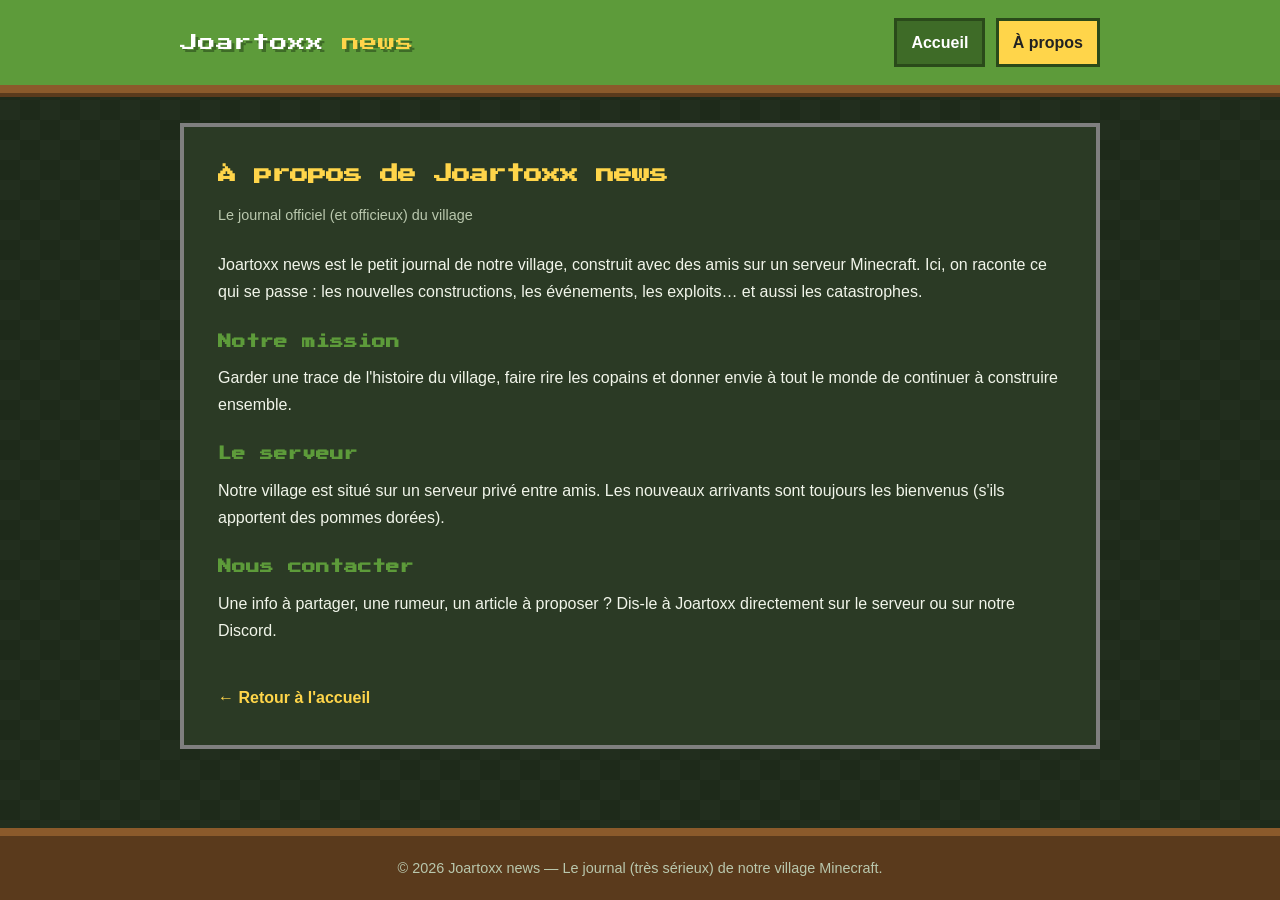
==== about.html @ 34a83756 "Add files via upload" ====
<!DOCTYPE html>
<html lang="fr">
<head>
  <meta charset="UTF-8">
  <meta name="viewport" content="width=device-width, initial-scale=1.0">
  <title>À propos — Joartoxx news</title>
  <link href="https://fonts.googleapis.com/css2?family=Press+Start+2P&display=swap" rel="stylesheet">
  <link rel="stylesheet" href="style.css">
</head>
<body>

<header>
  <div class="entete">
    <a href="index.html" class="logo">Joartoxx <span>news</span></a>
    <nav>
      <a href="index.html">Accueil</a>
      <a href="about.html" class="actif">À propos</a>
    </nav>
  </div>
</header>

<main>
  <article class="page">
    <h1>À propos de Joartoxx news</h1>
    <p class="meta">Le journal officiel (et officieux) du village</p>

    <p>Joartoxx news est le petit journal de notre village, construit avec des amis sur un serveur Minecraft. Ici, on raconte ce qui se passe : les nouvelles constructions, les événements, les exploits… et aussi les catastrophes.</p>

    <h2>Notre mission</h2>
    <p>Garder une trace de l'histoire du village, faire rire les copains et donner envie à tout le monde de continuer à construire ensemble.</p>

    <h2>Le serveur</h2>
    <p>Notre village est situé sur un serveur privé entre amis. Les nouveaux arrivants sont toujours les bienvenus (s'ils apportent des pommes dorées).</p>

    <h2>Nous contacter</h2>
    <p>Une info à partager, une rumeur, un article à proposer ? Dis-le à Joartoxx directement sur le serveur ou sur notre Discord.</p>

    <a class="retour" href="index.html">← Retour à l'accueil</a>
  </article>
</main>

<footer>
  <p>© 2026 Joartoxx news — Le journal (très sérieux) de notre village Minecraft.</p>
</footer>

</body>
</html>
---- style.css ----
/* ===== Joartoxx news — feuille de style ===== */
:root {
  --herbe: #5d9b3a;
  --herbe-fonce: #3e6b27;
  --terre: #8b5a2b;
  --terre-fonce: #5a3a1c;
  --pierre: #7f7f7f;
  --fond: #1e2a1a;
  --carte: #2b3a25;
  --texte: #f1f5ea;
  --texte-doux: #b9c7ad;
  --accent: #ffd54a;
}

* { box-sizing: border-box; margin: 0; padding: 0; }

body {
  font-family: "Segoe UI", Roboto, Arial, sans-serif;
  background: var(--fond);
  background-image:
    linear-gradient(45deg, rgba(255,255,255,.02) 25%, transparent 25%, transparent 75%, rgba(255,255,255,.02) 75%),
    linear-gradient(45deg, rgba(255,255,255,.02) 25%, transparent 25%, transparent 75%, rgba(255,255,255,.02) 75%);
  background-size: 40px 40px;
  background-position: 0 0, 20px 20px;
  color: var(--texte);
  line-height: 1.7;
  min-height: 100vh;
  display: flex;
  flex-direction: column;
}

h1, h2, h3, .logo {
  font-family: "Press Start 2P", "Courier New", monospace;
  line-height: 1.5;
}

a { color: var(--accent); text-decoration: none; }
a:hover { text-decoration: underline; }

/* ----- En-tête ----- */
header {
  background: var(--herbe);
  border-bottom: 8px solid var(--terre);
  box-shadow: 0 4px 0 var(--terre-fonce);
}
.entete {
  max-width: 960px;
  margin: 0 auto;
  padding: 18px 20px;
  display: flex;
  flex-wrap: wrap;
  align-items: center;
  justify-content: space-between;
  gap: 12px;
}
.logo {
  font-size: 1.1rem;
  color: #fff;
  text-shadow: 3px 3px 0 var(--herbe-fonce);
}
.logo span { color: var(--accent); }
.logo:hover { text-decoration: none; }

nav a {
  display: inline-block;
  color: #fff;
  background: var(--herbe-fonce);
  padding: 8px 14px;
  margin-left: 6px;
  border: 3px solid #2a4a1a;
  font-weight: 600;
}
nav a:hover, nav a.actif {
  background: var(--accent);
  color: #222;
  text-decoration: none;
}

/* ----- Contenu ----- */
main {
  flex: 1;
  width: 100%;
  max-width: 960px;
  margin: 0 auto;
  padding: 30px 20px;
}

.banniere {
  background: var(--carte);
  border: 4px solid var(--pierre);
  padding: 30px;
  margin-bottom: 34px;
  text-align: center;
}
.banniere h1 { font-size: 1.3rem; margin-bottom: 14px; color: var(--accent); }
.banniere p { color: var(--texte-doux); }

h2.titre-section {
  font-size: .95rem;
  margin-bottom: 20px;
  padding-bottom: 10px;
  border-bottom: 4px solid var(--herbe);
}

/* ----- Cartes d'articles ----- */
.grille {
  display: grid;
  grid-template-columns: repeat(auto-fill, minmax(280px, 1fr));
  gap: 20px;
}
.carte {
  background: var(--carte);
  border: 4px solid var(--pierre);
  padding: 20px;
  transition: transform .15s, border-color .15s;
}
.carte:hover { transform: translateY(-4px); border-color: var(--accent); }
.carte .etiquette {
  display: inline-block;
  background: var(--terre);
  color: #fff;
  font-size: .75rem;
  padding: 2px 10px;
  margin-bottom: 10px;
  font-weight: 700;
}
.carte h3 { font-size: .8rem; margin-bottom: 10px; }
.carte h3 a { color: var(--texte); }
.carte .meta { color: var(--texte-doux); font-size: .85rem; margin-bottom: 8px; }
.carte p { font-size: .95rem; }

/* ----- Page d'article ----- */
article.page {
  background: var(--carte);
  border: 4px solid var(--pierre);
  padding: 34px;
}
article.page h1 { font-size: 1.15rem; margin-bottom: 14px; color: var(--accent); }
article.page .meta { color: var(--texte-doux); margin-bottom: 24px; font-size: .9rem; }
article.page p { margin-bottom: 16px; }
article.page h2 { font-size: .85rem; margin: 26px 0 12px; color: var(--herbe); }
article.page blockquote {
  border-left: 6px solid var(--accent);
  background: rgba(0,0,0,.2);
  padding: 12px 18px;
  margin: 18px 0;
  font-style: italic;
}
.retour { display: inline-block; margin-top: 24px; font-weight: 700; }

/* ----- Pied de page ----- */
footer {
  background: var(--terre-fonce);
  border-top: 8px solid var(--terre);
  text-align: center;
  padding: 20px;
  color: var(--texte-doux);
  font-size: .9rem;
}

@media (max-width: 600px) {
  .entete { justify-content: center; text-align: center; }
  nav a { margin: 4px; }
  article.page { padding: 20px; }
}
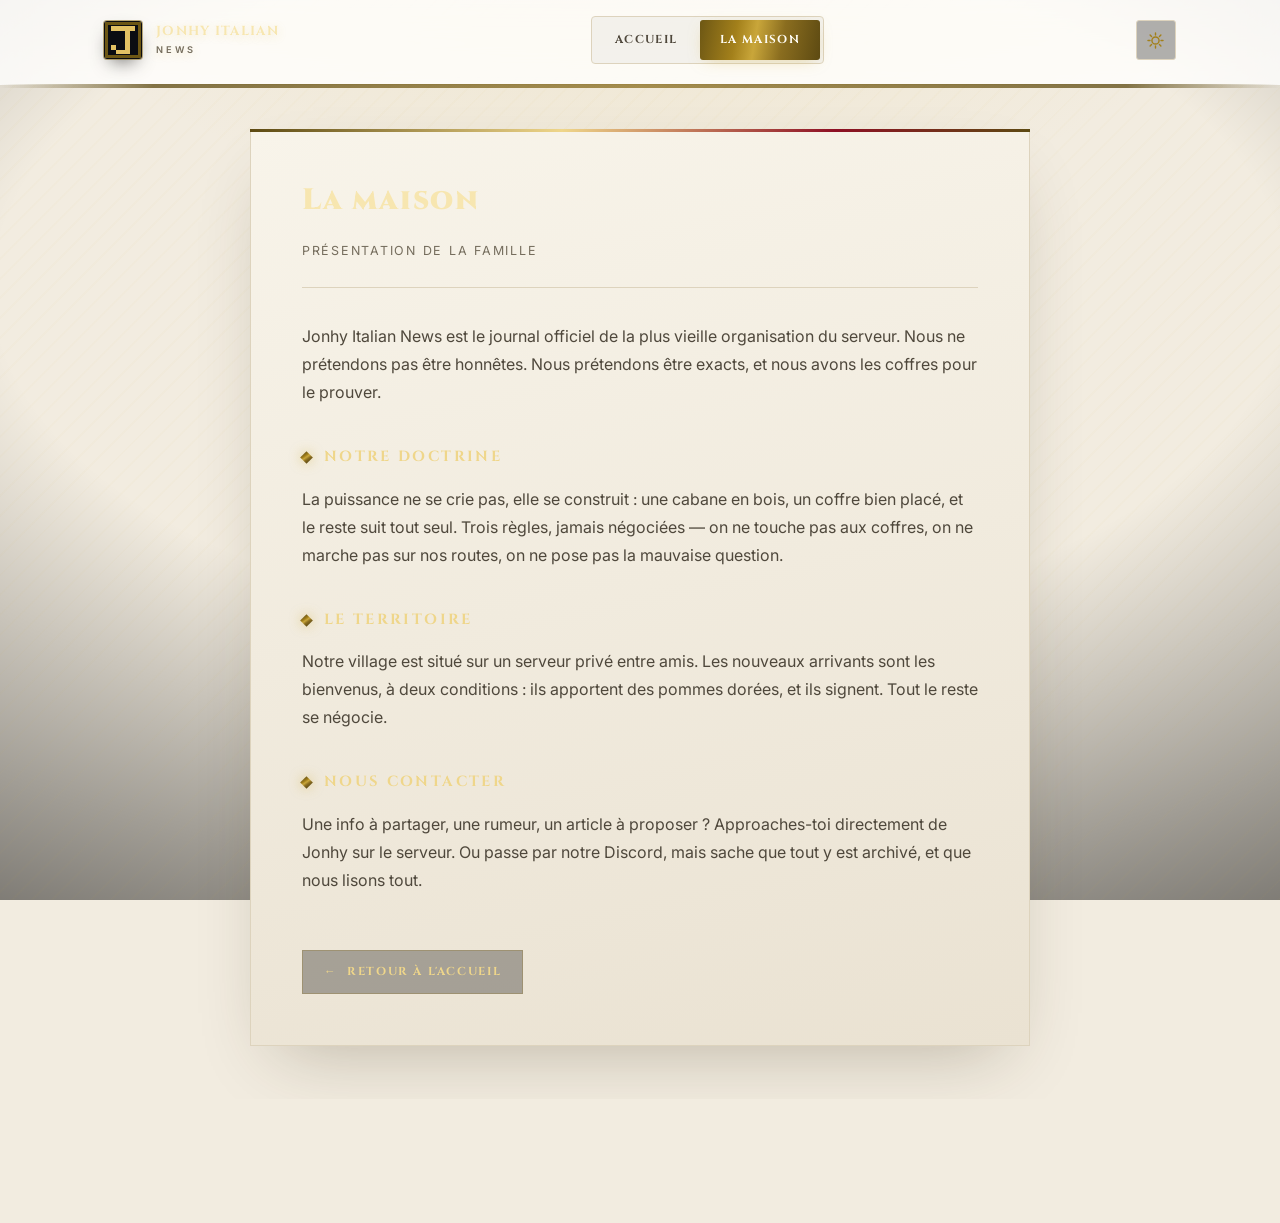
==== commit e7de6fff: "Add files via upload" ====
--- a/about.html
+++ b/about.html
@@ -3,45 +3,86 @@
 <head>
   <meta charset="UTF-8">
   <meta name="viewport" content="width=device-width, initial-scale=1.0">
-  <title>À propos — Joartoxx news</title>
-  <link href="https://fonts.googleapis.com/css2?family=Press+Start+2P&display=swap" rel="stylesheet">
+  <title>La maison — Jonhy Italian News</title>
+  <meta name="description" content="Qui sommes-nous, comment fonctionne la famille, et comment nous contacter.">
+  <meta name="theme-color" content="#07080b">
+  <link rel="icon" href="favicon.svg" type="image/svg+xml">
+  <link rel="preconnect" href="https://fonts.googleapis.com">
+  <link rel="preconnect" href="https://fonts.gstatic.com" crossorigin>
+  <link href="https://fonts.googleapis.com/css2?family=Cinzel:wght@700;900&family=Inter:wght@400;500;600;700&display=swap" rel="stylesheet">
   <link rel="stylesheet" href="style.css">
 </head>
 <body>
 
-<header>
+<a class="skip-link" href="#contenu">Aller au contenu</a>
+
+<header class="site-header" id="site-header">
   <div class="entete">
-    <a href="index.html" class="logo">Joartoxx <span>news</span></a>
-    <nav>
+    <a href="index.html" class="logo">
+      <span class="logo__marque" aria-hidden="true">
+        <svg viewBox="0 0 16 16" shape-rendering="crispEdges" focusable="false">
+          <rect width="16" height="16" fill="#0b0d12"/>
+          <rect x="1" y="1" width="14" height="14" fill="none" stroke="#6d5714" stroke-width="1"/>
+          <g fill="#e3c264">
+            <rect x="3" y="2" width="10" height="2"/>
+            <rect x="9" y="4" width="2" height="8"/>
+            <rect x="3" y="10" width="2" height="2"/>
+            <rect x="5" y="12" width="6" height="2"/>
+          </g>
+        </svg>
+      </span>
+      <span class="logo__texte">Jonhy Italian<span class="logo__sous-titre">News</span></span>
+    </a>
+
+    <nav class="nav" id="nav" aria-label="Navigation principale">
       <a href="index.html">Accueil</a>
-      <a href="about.html" class="actif">À propos</a>
+      <a href="about.html" class="actif" aria-current="page">La maison</a>
     </nav>
+
+    <div class="entete__actions">
+      <button class="theme-toggle" id="theme-toggle" type="button" aria-label="Passer en thème clair">
+        <svg class="theme-toggle__sun" viewBox="0 0 24 24" aria-hidden="true" focusable="false">
+          <circle cx="12" cy="12" r="4.5"/>
+          <g stroke-linecap="round">
+            <path d="M12 2.5v2.5M12 19v2.5M2.5 12H5M19 12h2.5M5.2 5.2l1.8 1.8M17 17l1.8 1.8M18.8 5.2 17 7M7 17l-1.8 1.8"/>
+          </g>
+        </svg>
+        <svg class="theme-toggle__moon" viewBox="0 0 24 24" aria-hidden="true" focusable="false">
+          <path d="M20 14.5A8.5 8.5 0 0 1 9.5 4a8.5 8.5 0 1 0 10.5 10.5Z"/>
+        </svg>
+      </button>
+
+      <button class="burger" id="burger" type="button" aria-label="Ouvrir le menu" aria-expanded="false" aria-controls="nav">
+        <span></span><span></span><span></span>
+      </button>
+    </div>
   </div>
 </header>
 
-<main>
+<main id="contenu">
   <article class="page">
-    <h1>À propos de Joartoxx news</h1>
-    <p class="meta">Le journal officiel (et officieux) du village</p>
+    <h1>La maison</h1>
+    <p class="meta">Présentation de la famille</p>
 
-    <p>Joartoxx news est le petit journal de notre village, construit avec des amis sur un serveur Minecraft. Ici, on raconte ce qui se passe : les nouvelles constructions, les événements, les exploits… et aussi les catastrophes.</p>
+    <p>Jonhy Italian News est le journal officiel de la plus vieille organisation du serveur. Nous ne prétendons pas être honnêtes. Nous prétendons être exacts, et nous avons les coffres pour le prouver.</p>
 
-    <h2>Notre mission</h2>
-    <p>Garder une trace de l'histoire du village, faire rire les copains et donner envie à tout le monde de continuer à construire ensemble.</p>
+    <h2>Notre doctrine</h2>
+    <p>La puissance ne se crie pas, elle se construit : une cabane en bois, un coffre bien placé, et le reste suit tout seul. Trois règles, jamais négociées — on ne touche pas aux coffres, on ne marche pas sur nos routes, on ne pose pas la mauvaise question.</p>
 
-    <h2>Le serveur</h2>
-    <p>Notre village est situé sur un serveur privé entre amis. Les nouveaux arrivants sont toujours les bienvenus (s'ils apportent des pommes dorées).</p>
+    <h2>Le territoire</h2>
+    <p>Notre village est situé sur un serveur privé entre amis. Les nouveaux arrivants sont les bienvenus, à deux conditions : ils apportent des pommes dorées, et ils signent. Tout le reste se négocie.</p>
 
     <h2>Nous contacter</h2>
-    <p>Une info à partager, une rumeur, un article à proposer ? Dis-le à Joartoxx directement sur le serveur ou sur notre Discord.</p>
+    <p>Une info à partager, une rumeur, un article à proposer ? Approaches-toi directement de Jonhy sur le serveur. Ou passe par notre Discord, mais sache que tout y est archivé, et que nous lisons tout.</p>
 
-    <a class="retour" href="index.html">← Retour à l'accueil</a>
+    <a class="retour" href="index.html"><span aria-hidden="true">←</span> Retour à l'accueil</a>
   </article>
 </main>
 
-<footer>
-  <p>© 2026 Joartoxx news — Le journal (très sérieux) de notre village Minecraft.</p>
+<footer class="site-footer">
+  <p>© <span id="year">2026</span> Jonhy Italian News — Le journal de la famille. Rien n'est jamais vraiment confidentiel.</p>
 </footer>
 
+<script src="app.js"></script>
 </body>
-</html>
+</html>
--- a/style.css
+++ b/style.css
@@ -1,165 +1,749 @@
-/* ===== Joartoxx news — feuille de style ===== */
+/* ==========================================================================
+   JONHY ITALIAN NEWS — feuille de style
+   La mafia du serveur. Noir, or, Art Deco.
+   Contrat avec le generateur C++ : les classes .grille, .carte, .etiquette,
+   .carte .meta et .banniere ne doivent pas etre supprimees ni renommees.
+   ========================================================================== */
+
+/* ---------- 1. Jetons de design ---------- */
 :root {
-  --herbe: #5d9b3a;
-  --herbe-fonce: #3e6b27;
-  --terre: #8b5a2b;
-  --terre-fonce: #5a3a1c;
-  --pierre: #7f7f7f;
-  --fond: #1e2a1a;
-  --carte: #2b3a25;
-  --texte: #f1f5ea;
-  --texte-doux: #b9c7ad;
-  --accent: #ffd54a;
-}
-
-* { box-sizing: border-box; margin: 0; padding: 0; }
-
+  color-scheme: dark;
+
+  /* Encre */
+  --noir: #07080b;
+  --noir-2: #0b0d12;
+  --encre: #101319;
+  --encre-2: #161a22;
+  --encre-3: #1e232d;
+
+  /* Or */
+  --or-100: #f7e6b0;
+  --or-200: #efd68a;
+  --or-300: #e3c264;
+  --or-400: #d4af37;
+  --or-500: #b08d22;
+  --or-700: #6d5714;
+  --or-voile: rgba(212, 175, 55, .13);
+
+  /* Sang */
+  --sang-300: #d42a44;
+  --sang-400: #a3132a;
+  --sang-voile: rgba(163, 19, 42, .14);
+
+  /* Papier */
+  --parchemin: #ece5d6;
+  --texte-doux: #a9a292;
+  --texte-faible: #6f6a5e;
+
+  /* Traits */
+  --trait: #232833;
+  --trait-or: rgba(212, 175, 55, .26);
+  --trait-fort: rgba(212, 175, 55, .5);
+
+  /* Or en degrade, pour les titres */
+  --or-degrade: linear-gradient(100deg, #8a6d1f 0%, #e3c264 28%, #f7e6b0 46%, #d4af37 64%, #8a6d1f 100%);
+
+  /* Rayons : Art Deco, on reste anguleux */
+  --r-sm: 3px;
+  --r-md: 4px;
+  --r-lg: 6px;
+
+  /* Ombres */
+  --ombre-1: 0 2px 6px rgba(0, 0, 0, .6);
+  --ombre-2: 0 14px 34px -12px rgba(0, 0, 0, .85);
+  --ombre-3: 0 30px 70px -26px rgba(0, 0, 0, .95);
+  --ombre-or: 0 0 0 1px var(--trait-or), 0 18px 44px -18px rgba(212, 175, 55, .22);
+
+  /* Mouvement */
+  --rapide: 140ms cubic-bezier(.4, 0, .2, 1);
+  --doux: 280ms cubic-bezier(.3, 1.2, .45, 1);
+  --lent: 620ms cubic-bezier(.2, 1, .32, 1);
+
+  --largeur: 1120px;
+  --entete-h: 76px;
+}
+
+[data-theme="light"] {
+  color-scheme: light;
+
+  --noir: #f2ece0;
+  --noir-2: #eae2d2;
+  --encre: #ffffff;
+  --encre-2: #f8f4ea;
+  --encre-3: #ffffff;
+
+  --or-300: #a3801b;
+  --or-400: #8a6d1f;
+  --or-700: #5d4a12;
+  --or-voile: rgba(138, 109, 31, .10);
+
+  --sang-400: #8e1024;
+  --sang-voile: rgba(142, 16, 36, .08);
+
+  --parchemin: #14100a;
+  --texte-doux: #4f483c;
+  --texte-faible: #756d5d;
+
+  --trait: #ddd3bd;
+  --trait-or: rgba(138, 109, 31, .3);
+  --trait-fort: rgba(138, 109, 31, .55);
+
+  --or-degrade: linear-gradient(100deg, #6d5714 0%, #a3801b 30%, #c9a63a 46%, #8a6d1f 68%, #5d4a12 100%);
+
+  --ombre-1: 0 2px 6px rgba(60, 48, 20, .12);
+  --ombre-2: 0 14px 34px -14px rgba(60, 48, 20, .22);
+  --ombre-3: 0 30px 70px -28px rgba(60, 48, 20, .3);
+  --ombre-or: 0 0 0 1px var(--trait-or), 0 18px 44px -20px rgba(138, 109, 31, .18);
+}
+
+/* ---------- 2. Reinitialisation ---------- */
+*, *::before, *::after { box-sizing: border-box; }
+
+* { margin: 0; padding: 0; }
+
+html { -webkit-text-size-adjust: 100%; scroll-behavior: smooth; }
+
+img, svg { display: block; max-width: 100%; }
+
+button { font: inherit; color: inherit; background: none; border: 0; cursor: pointer; }
+
+ul, ol { list-style: none; }
+
+/* ---------- 3. Fond ---------- */
 body {
-  font-family: "Segoe UI", Roboto, Arial, sans-serif;
-  background: var(--fond);
-  background-image:
-    linear-gradient(45deg, rgba(255,255,255,.02) 25%, transparent 25%, transparent 75%, rgba(255,255,255,.02) 75%),
-    linear-gradient(45deg, rgba(255,255,255,.02) 25%, transparent 25%, transparent 75%, rgba(255,255,255,.02) 75%);
-  background-size: 40px 40px;
-  background-position: 0 0, 20px 20px;
-  color: var(--texte);
-  line-height: 1.7;
   min-height: 100vh;
   display: flex;
   flex-direction: column;
-}
-
-h1, h2, h3, .logo {
-  font-family: "Press Start 2P", "Courier New", monospace;
-  line-height: 1.5;
-}
-
-a { color: var(--accent); text-decoration: none; }
-a:hover { text-decoration: underline; }
-
-/* ----- En-tête ----- */
-header {
-  background: var(--herbe);
-  border-bottom: 8px solid var(--terre);
-  box-shadow: 0 4px 0 var(--terre-fonce);
-}
+  font-family: Inter, ui-sans-serif, system-ui, -apple-system, "Segoe UI", Roboto, sans-serif;
+  font-size: 16px;
+  line-height: 1.75;
+  color: var(--parchemin);
+  background-color: var(--noir);
+  background-image:
+    /* lueur d'or au sommet */
+    radial-gradient(64rem 34rem at 50% -12%, rgba(212, 175, 55, .12), transparent 62%),
+    /* chevrons Art Deco */
+    repeating-linear-gradient(135deg, rgba(212, 175, 55, .028) 0 2px, transparent 2px 14px),
+    /* vignette mysterious */
+    radial-gradient(120% 90% at 50% 32%, transparent 42%, rgba(0, 0, 0, .62) 100%);
+  background-attachment: fixed;
+  -webkit-font-smoothing: antialiased;
+  text-rendering: optimizeLegibility;
+  transition: background-color var(--doux), color var(--doux);
+}
+
+/* ---------- 4. Typographie ---------- */
+h1, h2, h3, .logo__texte, .banniere__surtitre, .stat__valeur, .etiquette {
+  font-family: Cinzel, "Times New Roman", Georgia, serif;
+  font-weight: 700;
+  line-height: 1.25;
+}
+
+h1, h2, h3, .logo__texte, .banniere__surtitre {
+  letter-spacing: .06em;
+}
+
+a { color: var(--or-300); text-decoration: none; transition: color var(--rapide); }
+a:hover { color: var(--or-200); }
+[data-theme="light"] a:hover { color: #6d5714; }
+
+:focus-visible {
+  outline: 2px solid var(--or-400);
+  outline-offset: 3px;
+  border-radius: 2px;
+}
+
+::selection { background: var(--or-voile); color: var(--parchemin); }
+
+.skip-link {
+  position: absolute;
+  left: 50%;
+  top: 0;
+  z-index: 100;
+  transform: translate(-50%, -130%);
+  padding: 13px 22px;
+  background: var(--encre);
+  border: 1px solid var(--trait-or);
+  font-weight: 600;
+  transition: transform var(--rapide);
+}
+.skip-link:focus { transform: translate(-50%, 0); }
+
+/* ---------- 5. En-tete ---------- */
+.site-header {
+  position: sticky;
+  top: 0;
+  z-index: 50;
+  background: rgba(7, 8, 11, .78);
+  -webkit-backdrop-filter: blur(16px) saturate(140%);
+  backdrop-filter: blur(16px) saturate(140%);
+  border-bottom: 1px solid transparent;
+  transition: border-color var(--doux), box-shadow var(--doux);
+}
+[data-theme="light"] .site-header { background: rgba(255, 255, 255, .8); }
+
+/* double filet d'or : l'emblème de la maison */
+.site-header::after {
+  content: "";
+  position: absolute;
+  inset: auto 0 -4px 0;
+  height: 4px;
+  background: linear-gradient(90deg, transparent, var(--or-700) 12%, var(--or-400) 50%, var(--or-700) 88%, transparent);
+  opacity: .75;
+}
+.site-header::before {
+  content: "";
+  position: absolute;
+  inset: auto 0 -1px 0;
+  height: 1px;
+  background: linear-gradient(90deg, transparent, var(--trait-or) 20%, var(--trait-or) 80%, transparent);
+}
+
+.site-header.est-defile {
+  border-bottom-color: var(--trait);
+  box-shadow: var(--ombre-2);
+}
+
 .entete {
-  max-width: 960px;
+  max-width: var(--largeur);
   margin: 0 auto;
-  padding: 18px 20px;
+  padding: 16px 24px 20px;
   display: flex;
-  flex-wrap: wrap;
   align-items: center;
   justify-content: space-between;
-  gap: 12px;
-}
-.logo {
-  font-size: 1.1rem;
-  color: #fff;
-  text-shadow: 3px 3px 0 var(--herbe-fonce);
-}
-.logo span { color: var(--accent); }
-.logo:hover { text-decoration: none; }
-
-nav a {
-  display: inline-block;
-  color: #fff;
-  background: var(--herbe-fonce);
-  padding: 8px 14px;
-  margin-left: 6px;
-  border: 3px solid #2a4a1a;
+  gap: 20px;
+  min-height: var(--entete-h);
+}
+
+/* Logo */
+.logo { display: inline-flex; align-items: center; gap: 14px; color: var(--parchemin); flex-shrink: 0; }
+.logo:hover { text-decoration: none; color: var(--parchemin); }
+
+.logo__marque {
+  width: 38px;
+  height: 38px;
+  border-radius: var(--r-sm);
+  overflow: hidden;
+  box-shadow: 0 0 0 1px var(--trait-fort), 0 8px 20px -8px rgba(0, 0, 0, .8);
+  transition: transform var(--doux), box-shadow var(--doux);
+}
+.logo:hover .logo__marque {
+  transform: translateY(-2px);
+  box-shadow: 0 0 0 1px var(--or-400), 0 10px 26px -8px rgba(212, 175, 55, .45);
+}
+
+.logo__texte {
+  font-size: .82rem;
+  line-height: 1.35;
+  text-transform: uppercase;
+  letter-spacing: .1em;
+  color: var(--or-100);
+  text-shadow: 0 2px 10px rgba(212, 175, 55, .25);
+}
+.logo__sous-titre {
+  display: block;
+  font-family: Inter, sans-serif;
+  font-size: .58rem;
   font-weight: 600;
-}
-nav a:hover, nav a.actif {
-  background: var(--accent);
-  color: #222;
-  text-decoration: none;
-}
-
-/* ----- Contenu ----- */
+  letter-spacing: .32em;
+  text-transform: uppercase;
+  color: var(--texte-faible);
+  margin-top: 3px;
+}
+
+/* Navigation */
+.nav {
+  display: flex;
+  align-items: center;
+  gap: 2px;
+  padding: 3px;
+  background: rgba(0, 0, 0, .35);
+  border: 1px solid var(--trait);
+  border-radius: var(--r-md);
+}
+[data-theme="light"] .nav { background: rgba(0, 0, 0, .04); }
+
+.nav a {
+  position: relative;
+  padding: 10px 20px;
+  border-radius: var(--r-sm);
+  color: var(--texte-doux);
+  font-family: Cinzel, Georgia, serif;
+  font-size: .72rem;
+  font-weight: 700;
+  letter-spacing: .12em;
+  text-transform: uppercase;
+  white-space: nowrap;
+  transition: color var(--rapide), background-color var(--rapide);
+}
+.nav a:hover { color: var(--or-200); background: rgba(212, 175, 55, .08); }
+
+.nav a.actif,
+.nav a[aria-current="page"] {
+  color: var(--noir);
+  background: var(--or-degrade);
+  box-shadow: 0 4px 16px -6px rgba(212, 175, 55, .5);
+}
+.nav a.actif:hover,
+.nav a[aria-current="page"]:hover { color: var(--noir); }
+[data-theme="light"] .nav a.actif,
+[data-theme="light"] .nav a[aria-current="page"] { color: #fffdf5; }
+
+/* Actions */
+.entete__actions { display: flex; align-items: center; gap: 10px; }
+
+.theme-toggle {
+  width: 40px;
+  height: 40px;
+  display: grid;
+  place-items: center;
+  border-radius: var(--r-sm);
+  border: 1px solid var(--trait);
+  background: rgba(0, 0, 0, .3);
+  color: var(--or-300);
+  transition: color var(--rapide), border-color var(--rapide), transform var(--rapide), box-shadow var(--rapide);
+}
+.theme-toggle:hover { border-color: var(--trait-fort); box-shadow: 0 0 18px -6px rgba(212, 175, 55, .5); }
+.theme-toggle:active { transform: scale(.93); }
+.theme-toggle svg { width: 19px; height: 19px; fill: none; stroke: currentColor; stroke-width: 1.8; }
+.theme-toggle__sun { display: none; }
+[data-theme="light"] .theme-toggle__sun { display: block; }
+[data-theme="light"] .theme-toggle__moon { display: none; }
+.theme-toggle__moon { fill: currentColor; stroke: none; }
+
+/* Bouton menu mobile */
+.burger {
+  display: none;
+  width: 40px;
+  height: 40px;
+  padding: 12px 10px;
+  border-radius: var(--r-sm);
+  border: 1px solid var(--trait);
+  background: rgba(0, 0, 0, .3);
+  flex-direction: column;
+  justify-content: space-between;
+}
+.burger span {
+  display: block;
+  height: 2px;
+  width: 100%;
+  background: var(--or-300);
+  transition: transform var(--doux), opacity var(--rapide);
+}
+.burger:hover { border-color: var(--trait-fort); }
+.burger[aria-expanded="true"] span { background: var(--sang-300); }
+.burger[aria-expanded="true"] span:nth-child(1) { transform: translateY(10px) rotate(45deg); }
+.burger[aria-expanded="true"] span:nth-child(2) { opacity: 0; }
+.burger[aria-expanded="true"] span:nth-child(3) { transform: translateY(-10px) rotate(-45deg); }
+
+/* ---------- 6. Contenu ---------- */
 main {
   flex: 1;
   width: 100%;
-  max-width: 960px;
+  max-width: var(--largeur);
   margin: 0 auto;
-  padding: 30px 20px;
-}
-
+  padding: 44px 24px 80px;
+}
+
+/* Banniere */
 .banniere {
-  background: var(--carte);
-  border: 4px solid var(--pierre);
-  padding: 30px;
-  margin-bottom: 34px;
-  text-align: center;
-}
-.banniere h1 { font-size: 1.3rem; margin-bottom: 14px; color: var(--accent); }
-.banniere p { color: var(--texte-doux); }
-
-h2.titre-section {
-  font-size: .95rem;
+  position: relative;
+  overflow: hidden;
+  padding: clamp(34px, 6vw, 64px);
+  margin-bottom: 56px;
+  background:
+    radial-gradient(40rem 22rem at 82% -18%, rgba(212, 175, 55, .13), transparent 64%),
+    linear-gradient(158deg, var(--encre-2), var(--noir-2));
+  box-shadow: var(--ombre-3), inset 0 0 0 1px var(--trait);
+  animation: entree var(--lent) both;
+}
+
+/* motif de losanges Art Deco */
+.banniere::before {
+  content: "";
+  position: absolute;
+  inset: 0;
+  background-image:
+    repeating-linear-gradient(45deg, rgba(212, 175, 55, .05) 0 1px, transparent 1px 16px),
+    repeating-linear-gradient(-45deg, rgba(212, 175, 55, .05) 0 1px, transparent 1px 16px);
+  -webkit-mask-image: radial-gradient(70% 100% at 50% 0%, #000, transparent 75%);
+  mask-image: radial-gradient(70% 100% at 50% 0%, #000, transparent 75%);
+  pointer-events: none;
+}
+
+/* filet d'or tricolore en haut */
+.banniere::after {
+  content: "";
+  position: absolute;
+  inset: 0 0 auto 0;
+  height: 3px;
+  background: linear-gradient(90deg, var(--or-700), var(--or-200) 30%, var(--sang-400) 60%, var(--or-200) 80%, var(--or-700));
+}
+
+.banniere > * { position: relative; }
+
+.banniere__surtitre {
+  display: inline-flex;
+  align-items: center;
+  gap: 12px;
+  font-size: .68rem;
+  letter-spacing: .3em;
+  text-transform: uppercase;
+  color: var(--sang-300);
+  margin-bottom: 22px;
+}
+.banniere__surtitre::before,
+.banniere__surtitre::after {
+  content: "";
+  width: 34px;
+  height: 1px;
+  background: linear-gradient(90deg, transparent, var(--trait-fort));
+}
+.banniere__surtitre::after { background: linear-gradient(90deg, var(--trait-fort), transparent); }
+
+.banniere h1 {
+  font-size: clamp(1.4rem, 4.6vw, 2.6rem);
+  font-weight: 900;
+  line-height: 1.22;
   margin-bottom: 20px;
-  padding-bottom: 10px;
-  border-bottom: 4px solid var(--herbe);
-}
-
-/* ----- Cartes d'articles ----- */
+  background: var(--or-degrade);
+  -webkit-background-clip: text;
+  background-clip: text;
+  -webkit-text-fill-color: transparent;
+  filter: drop-shadow(0 6px 20px rgba(212, 175, 55, .18));
+}
+
+.banniere__lead {
+  max-width: 62ch;
+  color: var(--texte-doux);
+  font-size: 1.06rem;
+}
+
+.banniere__stats {
+  display: flex;
+  flex-wrap: wrap;
+  gap: 1px;
+  margin-top: 36px;
+  padding-top: 28px;
+  border-top: 1px solid var(--trait);
+}
+
+.stat {
+  flex: 1 1 160px;
+  padding: 18px 20px;
+  background: rgba(0, 0, 0, .28);
+  box-shadow: inset 0 0 0 1px var(--trait);
+}
+.stat:first-child { border-radius: var(--r-md) 0 0 var(--r-md); }
+.stat:last-child { border-radius: 0 var(--r-md) var(--r-md) 0; }
+.stat:only-child { border-radius: var(--r-md); }
+
+.stat__valeur {
+  display: block;
+  font-size: 1.5rem;
+  font-weight: 900;
+  color: var(--or-300);
+  margin-bottom: 8px;
+}
+.stat__label {
+  font-size: .78rem;
+  color: var(--texte-faible);
+  letter-spacing: .08em;
+  text-transform: uppercase;
+  line-height: 1.5;
+}
+
+/* Titre de section */
+.titre-section {
+  display: flex;
+  align-items: center;
+  gap: 18px;
+  font-size: .84rem;
+  font-weight: 700;
+  text-transform: uppercase;
+  letter-spacing: .22em;
+  color: var(--or-200);
+  margin-bottom: 28px;
+}
+.titre-section::before,
+.titre-section::after {
+  content: "";
+  height: 1px;
+  flex: 1;
+}
+.titre-section::before { background: linear-gradient(90deg, transparent, var(--trait-or)); }
+.titre-section::after { background: linear-gradient(90deg, var(--trait-or), transparent); }
+
+/* ---------- 7. Grille et cartes ---------- */
 .grille {
   display: grid;
-  grid-template-columns: repeat(auto-fill, minmax(280px, 1fr));
-  gap: 20px;
-}
+  grid-template-columns: repeat(auto-fill, minmax(300px, 1fr));
+  gap: 22px;
+}
+
 .carte {
-  background: var(--carte);
-  border: 4px solid var(--pierre);
-  padding: 20px;
-  transition: transform .15s, border-color .15s;
-}
-.carte:hover { transform: translateY(-4px); border-color: var(--accent); }
+  position: relative;
+  display: flex;
+  flex-direction: column;
+  padding: 28px;
+  background: linear-gradient(168deg, var(--encre-2), var(--noir-2));
+  box-shadow: var(--ombre-2), inset 0 0 0 1px var(--trait);
+  transition: transform var(--doux), box-shadow var(--doux);
+  animation: entree var(--lent) both;
+}
+
+/* liseré de sang en haut, à l'état de repos */
+.carte::before {
+  content: "";
+  position: absolute;
+  inset: 0 0 auto 0;
+  height: 2px;
+  background: linear-gradient(90deg, var(--sang-400), var(--or-700));
+  opacity: .5;
+  transition: opacity var(--doux), background var(--doux);
+}
+
+.grille > .carte:nth-child(1) { animation-delay: 60ms; }
+.grille > .carte:nth-child(2) { animation-delay: 130ms; }
+.grille > .carte:nth-child(3) { animation-delay: 200ms; }
+.grille > .carte:nth-child(4) { animation-delay: 270ms; }
+.grille > .carte:nth-child(5) { animation-delay: 340ms; }
+.grille > .carte:nth-child(6) { animation-delay: 410ms; }
+.grille > .carte:nth-child(n+7) { animation-delay: 460ms; }
+
+.carte:hover {
+  transform: translateY(-6px);
+  box-shadow: var(--ombre-3), inset 0 0 0 1px var(--trait-fort), 0 24px 60px -24px rgba(212, 175, 55, .28);
+}
+.carte:hover::before { opacity: 1; background: linear-gradient(90deg, var(--sang-300), var(--or-300)); }
+
 .carte .etiquette {
-  display: inline-block;
-  background: var(--terre);
-  color: #fff;
-  font-size: .75rem;
-  padding: 2px 10px;
-  margin-bottom: 10px;
+  align-self: flex-start;
+  margin-bottom: 18px;
+  padding: 6px 13px;
+  font-size: .58rem;
   font-weight: 700;
-}
-.carte h3 { font-size: .8rem; margin-bottom: 10px; }
-.carte h3 a { color: var(--texte); }
-.carte .meta { color: var(--texte-doux); font-size: .85rem; margin-bottom: 8px; }
-.carte p { font-size: .95rem; }
-
-/* ----- Page d'article ----- */
+  letter-spacing: .18em;
+  text-transform: uppercase;
+  color: var(--or-200);
+  background: var(--or-voile);
+  box-shadow: inset 0 0 0 1px var(--trait-or);
+}
+
+.carte h3 { font-size: .96rem; margin-bottom: 14px; }
+.carte h3 a {
+  color: var(--parchemin);
+  background-image: linear-gradient(var(--or-300), var(--or-300));
+  background-repeat: no-repeat;
+  background-size: 0% 1px;
+  background-position: 0 100%;
+  transition: color var(--rapide), background-size var(--doux);
+}
+.carte h3 a:hover { color: var(--or-100); background-size: 100% 1px; }
+
+.carte .meta {
+  margin-bottom: 15px;
+  font-size: .8rem;
+  letter-spacing: .1em;
+  text-transform: uppercase;
+  color: var(--texte-faible);
+  font-variant-numeric: tabular-nums;
+}
+.carte p:last-child { color: var(--texte-doux); font-size: .95rem; }
+
+/* ---------- 8. Page article ---------- */
 article.page {
-  background: var(--carte);
-  border: 4px solid var(--pierre);
-  padding: 34px;
-}
-article.page h1 { font-size: 1.15rem; margin-bottom: 14px; color: var(--accent); }
-article.page .meta { color: var(--texte-doux); margin-bottom: 24px; font-size: .9rem; }
-article.page p { margin-bottom: 16px; }
-article.page h2 { font-size: .85rem; margin: 26px 0 12px; color: var(--herbe); }
+  position: relative;
+  max-width: 780px;
+  margin: 0 auto;
+  padding: clamp(30px, 5vw, 52px);
+  background: linear-gradient(168deg, var(--encre-2), var(--noir-2));
+  box-shadow: var(--ombre-3), inset 0 0 0 1px var(--trait);
+  animation: entree var(--lent) both;
+}
+article.page::before {
+  content: "";
+  position: absolute;
+  inset: 0 0 auto 0;
+  height: 3px;
+  background: linear-gradient(90deg, var(--or-700), var(--or-200) 40%, var(--sang-400) 75%, var(--or-700));
+}
+
+article.page h1 {
+  font-size: clamp(1.25rem, 3.6vw, 1.85rem);
+  font-weight: 900;
+  line-height: 1.3;
+  margin-bottom: 20px;
+  color: var(--or-100);
+}
+
+article.page .meta {
+  display: flex;
+  flex-wrap: wrap;
+  gap: 10px;
+  align-items: center;
+  margin-bottom: 34px;
+  padding-bottom: 26px;
+  border-bottom: 1px solid var(--trait);
+  font-size: .78rem;
+  letter-spacing: .14em;
+  text-transform: uppercase;
+  color: var(--texte-faible);
+}
+
+article.page p { margin-bottom: 20px; color: var(--texte-doux); }
+
+article.page h2 {
+  position: relative;
+  font-size: .92rem;
+  margin: 42px 0 18px;
+  padding-left: 22px;
+  text-transform: uppercase;
+  letter-spacing: .16em;
+  color: var(--or-200);
+}
+article.page h2::before {
+  content: "";
+  position: absolute;
+  left: 0;
+  top: .32em;
+  width: 9px;
+  height: 9px;
+  background: var(--or-degrade);
+  transform: rotate(45deg);
+  box-shadow: 0 0 12px rgba(212, 175, 55, .55);
+}
+
 article.page blockquote {
-  border-left: 6px solid var(--accent);
-  background: rgba(0,0,0,.2);
-  padding: 12px 18px;
-  margin: 18px 0;
+  position: relative;
+  margin: 28px 0;
+  padding: 22px 26px 22px 30px;
+  background: linear-gradient(100deg, var(--sang-voile), transparent 70%);
+  border-left: 2px solid var(--sang-400);
+  color: var(--parchemin);
   font-style: italic;
 }
-.retour { display: inline-block; margin-top: 24px; font-weight: 700; }
-
-/* ----- Pied de page ----- */
-footer {
-  background: var(--terre-fonce);
-  border-top: 8px solid var(--terre);
+article.page blockquote::before {
+  content: "";
+  position: absolute;
+  inset: 0;
+  border-top: 1px solid rgba(212, 175, 55, .16);
+  border-bottom: 1px solid rgba(212, 175, 55, .16);
+  pointer-events: none;
+}
+
+.retour {
+  display: inline-flex;
+  align-items: center;
+  gap: 10px;
+  margin-top: 36px;
+  padding: 12px 22px;
+  font-family: Cinzel, Georgia, serif;
+  font-size: .72rem;
+  font-weight: 700;
+  letter-spacing: .14em;
+  text-transform: uppercase;
+  color: var(--or-200);
+  background: rgba(0, 0, 0, .3);
+  box-shadow: inset 0 0 0 1px var(--trait-or);
+  transition: color var(--rapide), box-shadow var(--rapide), transform var(--rapide), background var(--rapide);
+}
+.retour:hover {
+  color: var(--noir);
+  background: var(--or-degrade);
+  box-shadow: 0 10px 26px -10px rgba(212, 175, 55, .55);
+  transform: translateX(-4px);
+}
+[data-theme="light"] .retour:hover { color: #fffdf5; }
+
+/* ---------- 9. Pied de page ---------- */
+.site-footer {
+  position: relative;
+  padding: 34px 24px 40px;
   text-align: center;
-  padding: 20px;
-  color: var(--texte-doux);
-  font-size: .9rem;
-}
-
-@media (max-width: 600px) {
-  .entete { justify-content: center; text-align: center; }
-  nav a { margin: 4px; }
-  article.page { padding: 20px; }
-}
+  color: var(--texte-faible);
+  font-size: .8rem;
+  letter-spacing: .1em;
+  text-transform: uppercase;
+  background: var(--noir);
+  border-top: 1px solid var(--trait);
+}
+.site-footer::before {
+  content: "";
+  position: absolute;
+  inset: -4px 0 auto 0;
+  height: 4px;
+  background: linear-gradient(90deg, transparent, var(--or-700) 15%, var(--or-400) 50%, var(--or-700) 85%, transparent);
+  opacity: .8;
+}
+.site-footer::after {
+  content: "";
+  position: absolute;
+  inset: 0 0 auto 0;
+  height: 1px;
+  background: linear-gradient(90deg, transparent, var(--trait-or) 20%, var(--trait-or) 80%, transparent);
+}
+
+/* ---------- 10. Animations ---------- */
+@keyframes entree {
+  from { opacity: 0; transform: translateY(20px); }
+  to   { opacity: 1; transform: translateY(0); }
+}
+
+/* ---------- 11. Adaptatif ---------- */
+@media (max-width: 860px) {
+  main { padding: 30px 18px 60px; }
+  .entete { padding: 14px 18px 18px; }
+
+  .burger { display: flex; }
+
+  .nav {
+    position: absolute;
+    top: calc(100% + 8px);
+    right: 18px;
+    left: 18px;
+    flex-direction: column;
+    align-items: stretch;
+    padding: 6px;
+    background: var(--encre);
+    box-shadow: var(--ombre-3), inset 0 0 0 1px var(--trait-or);
+    opacity: 0;
+    visibility: hidden;
+    transform: translateY(-10px);
+    transform-origin: top;
+    transition: opacity var(--rapide), transform var(--doux), visibility var(--rapide);
+  }
+  .nav.est-ouvert { opacity: 1; visibility: visible; transform: translateY(0); }
+  .nav a { padding: 14px 18px; }
+
+  .banniere { margin-bottom: 42px; }
+  .grille { grid-template-columns: 1fr; gap: 18px; }
+  .stat { flex-basis: 100%; border-radius: 0; }
+  .stat:first-child { border-radius: var(--r-md) var(--r-md) 0 0; }
+  .stat:last-child { border-radius: 0 0 var(--r-md) var(--r-md); }
+}
+
+@media (max-width: 480px) {
+  .logo__texte { font-size: .66rem; }
+  .logo__sous-titre { font-size: .5rem; letter-spacing: .24em; }
+  .banniere__surtitre { letter-spacing: .18em; }
+  article.page h2 { padding-left: 0; }
+  article.page h2::before { display: none; }
+}
+
+/* ---------- 12. Mouvement et impression ---------- */
+@media (prefers-reduced-motion: reduce) {
+  *, *::before, *::after {
+    animation-duration: .01ms !important;
+    animation-iteration-count: 1 !important;
+    transition-duration: .01ms !important;
+    scroll-behavior: auto !important;
+  }
+  .banniere, .carte, article.page { animation: none; }
+}
+
+@media print {
+  body { background: #fff; color: #000; }
+  .site-header, .site-footer, .retour, .skip-link { display: none; }
+  .carte, article.page { break-inside: avoid; box-shadow: none; border: 1px solid #ccc; }
+}
